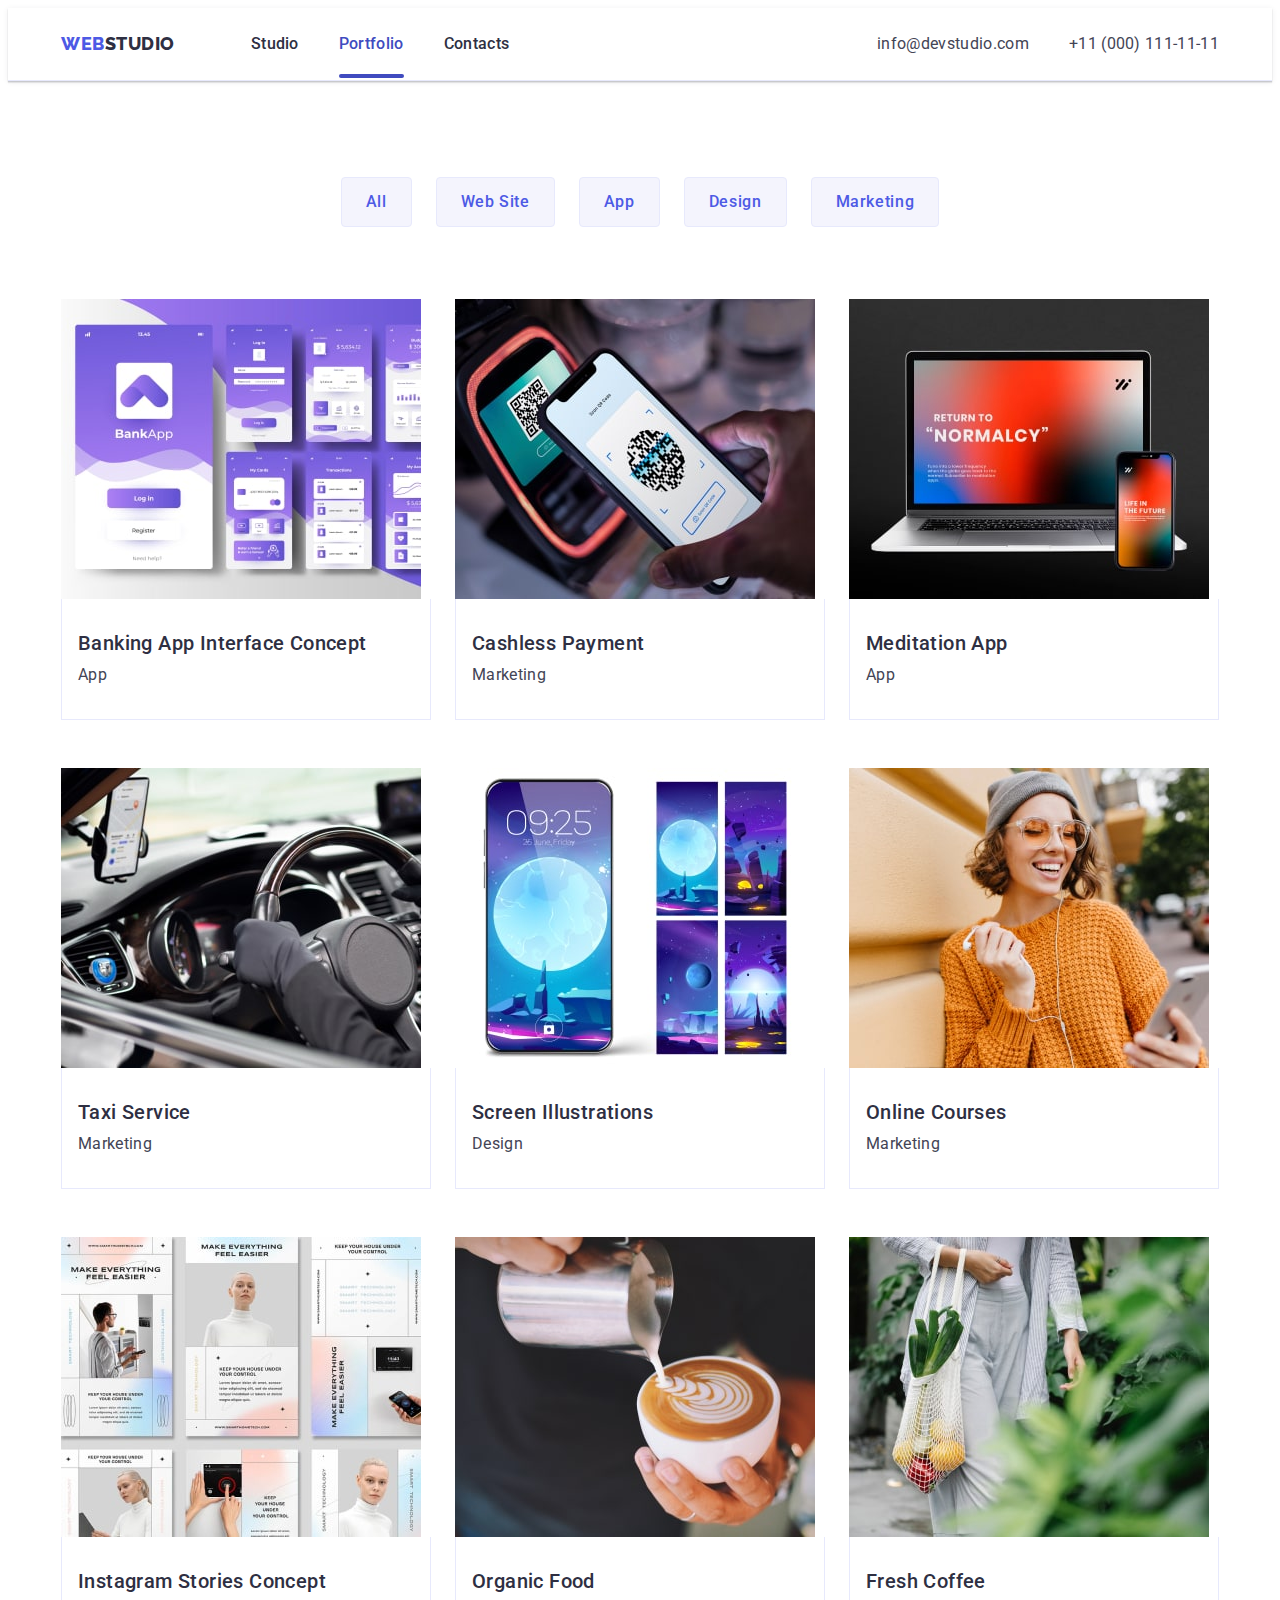
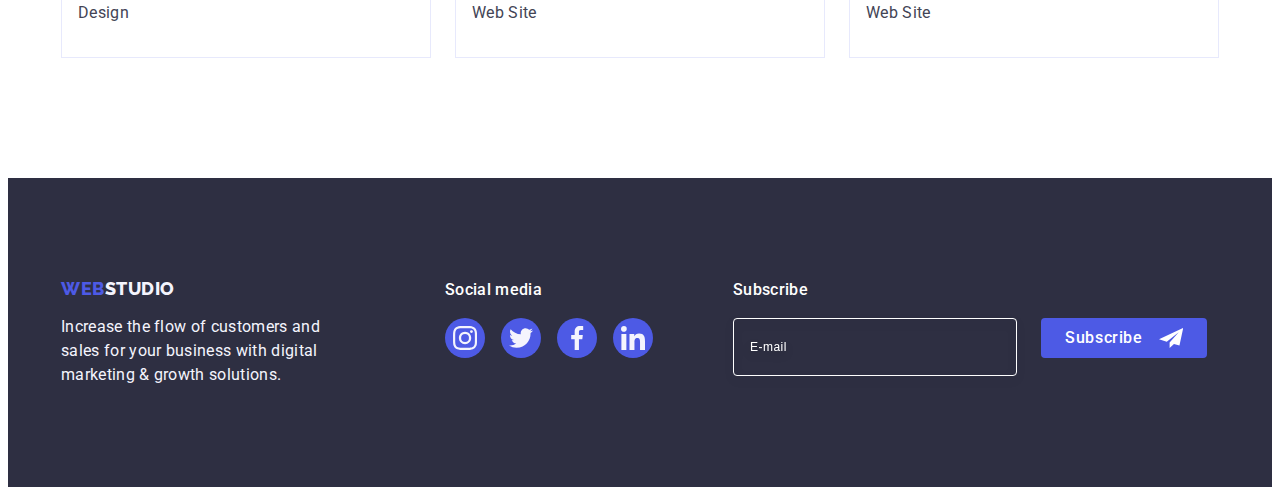
==== portfolio.html @ 9f9f853e "Initial commit" ====
<!DOCTYPE html>
<html lang="en">
  <head>
    <meta charset="UTF-8">
    <meta name="viewport" content="width=device-width, initial-scale=1.0" >
    <link
      rel="stylesheet"
      href="https://cdnjs.cloudflare.com/ajax/libs/modern-normalize/2.0.0/modern-normalize.min.css"
      integrity="sha512-4xo8blKMVCiXpTaLzQSLSw3KFOVPWhm/TRtuPVc4WG6kUgjH6J03IBuG7JZPkcWMxJ5huwaBpOpnwYElP/m6wg=="
      crossorigin="anonymous"
      referrerpolicy="no-referrer"
    >
    <link rel="stylesheet" href="./css/styles.css">
    <link rel="preconnect" href="https://fonts.googleapis.com" >
    <link rel="preconnect" href="https://fonts.gstatic.com" crossorigin >
    <link
      href="https://fonts.googleapis.com/css2?family=Raleway:wght@800&family=Roboto:wght@400;500;700;900&display=swap"
      rel="stylesheet"
    >
    <title>Portfolio</title>
  </head>
  <body>
    <header class="header">
      <div class="container header-container">
        <nav class="header-navigation">
          <a class="header-logo link" href="./index.html"
            >Web<span class="span">Studio</span></a
          >
          <ul class="header-menu list">
            <li class="header-menu-item">
              <a class="header-menu-link link" href="./index.html">Studio</a>
            </li>
            <li class="header-menu-item">
              <a class="header-menu-link link current" href="./portfolio.html"
                >Portfolio</a
              >
            </li>
            <li class="header-menu-item">
              <a class="header-menu-link link" href="">Contacts</a>
            </li>
          </ul>
        </nav>
        <address class="header-address">
          <ul class="header-address-list list">
            <li class="header-address-item">
              <a
                class="header-address-link link"
                href="mailto:info@devstudio.com"
                >info@devstudio.com</a
              >
            </li>
            <li class="header-address-item">
              <a class="header-address-link link" href="tel:+110001111111"
                >+11 (000) 111-11-11</a
              >
            </li>
          </ul>
        </address>
      </div>
    </header>

    <main>
      <section class="filter-section">
        <div class="container">
          <h1 class="filter visually-hidden">filter</h1>
          <ul class="filter-list list">
            <li class="filter-item">
              <button class="filter-btn" type="button">All</button>
            </li>
            <li class="filter-item">
              <button class="filter-btn" type="button">Web Site</button>
            </li>
            <li class="filter-item">
              <button class="filter-btn" type="button">App</button>
            </li>
            <li class="filter-item">
              <button class="filter-btn" type="button">Design</button>
            </li>
            <li class="filter-item">
              <button class="filter-btn" type="button">Marketing</button>
            </li>
          </ul>
          <ul class="project-list list">
            <li class="project-item">
              <a class="project-link link" href="">
                <div class="project-cover-box">
                  <img
                    src="./images/img4.jpg"
                    alt="banking"
                    width="360"
                    height="300"
                  >
                  <p class="project-covertext">
                    14 Stylish and User-Friendly App Design Concepts · Task
                    Manager App · Calorie Tracker App · Exotic Fruit Ecommerce
                    App · Cloud Storage App
                  </p>
                </div>
                <div class="project-item-down">
                  <h2 class="project-subtitle">
                    Banking App Interface Concept
                  </h2>
                  <p class="project-item-text">App</p>
                </div>
              </a>
            </li>
            <li class="project-item">
              <a class="project-link link" href="">
                <div class="project-cover-box">
                  <img
                    src="./images/img5.jpg"
                    alt="payment"
                    width="360"
                    height="300"
                  >
                  <p class="project-covertext">
                    14 Stylish and User-Friendly App Design Concepts · Task
                    Manager App · Calorie Tracker App · Exotic Fruit Ecommerce
                    App · Cloud Storage App
                  </p>
                </div>
                <div class="project-item-down">
                  <h2 class="project-subtitle">Cashless Payment</h2>
                  <p class="project-item-text">Marketing</p>
                </div>
              </a>
            </li>
            <li class="project-item">
              <a class="project-link link" href="">
                <div class="project-cover-box">
                  <img
                    src="./images/img6.jpg"
                    alt="meditation"
                    width="360"
                    height="300"
                  >
                  <p class="project-covertext">
                    14 Stylish and User-Friendly App Design Concepts · Task
                    Manager App · Calorie Tracker App · Exotic Fruit Ecommerce
                    App · Cloud Storage App
                  </p>
                </div>
                <div class="project-item-down">
                  <h2 class="project-subtitle">Meditation App</h2>
                  <p class="project-item-text">App</p>
                </div>
              </a>
            </li>
            <li class="project-item">
              <a class="project-link link" href="">
                <div class="project-cover-box">
                  <img
                    src="./images/img7.jpg"
                    alt="taxi"
                    width="360"
                    height="300"
                  >
                  <p class="project-covertext">
                    14 Stylish and User-Friendly App Design Concepts · Task
                    Manager App · Calorie Tracker App · Exotic Fruit Ecommerce
                    App · Cloud Storage App
                  </p>
                </div>
                <div class="project-item-down">
                  <h2 class="project-subtitle">Taxi Service</h2>
                  <p class="project-item-text">Marketing</p>
                </div>
              </a>
            </li>
            <li class="project-item">
              <a class="project-link link" href="">
                <div class="project-cover-box">
                  <img
                    src="./images/img8.jpg"
                    alt="screen"
                    width="360"
                    height="300"
                  >
                  <p class="project-covertext">
                    14 Stylish and User-Friendly App Design Concepts · Task
                    Manager App · Calorie Tracker App · Exotic Fruit Ecommerce
                    App · Cloud Storage App
                  </p>
                </div>
                <div class="project-item-down">
                  <h2 class="project-subtitle">Screen Illustrations</h2>
                  <p class="project-item-text">Design</p>
                </div>
              </a>
            </li>
            <li class="project-item">
              <a class="project-link link" href="">
                <div class="project-cover-box">
                  <img
                    src="./images/img9.jpg"
                    alt="courses"
                    width="360"
                    height="300"
                  >
                  <p class="project-covertext">
                    14 Stylish and User-Friendly App Design Concepts · Task
                    Manager App · Calorie Tracker App · Exotic Fruit Ecommerce
                    App · Cloud Storage App
                  </p>
                </div>
                <div class="project-item-down">
                  <h2 class="project-subtitle">Online Courses</h2>
                  <p class="project-item-text">Marketing</p>
                </div>
              </a>
            </li>
            <li class="project-item">
              <a class="project-link link" href="">
                <div class="project-cover-box">
                  <img
                    src="./images/img10.jpg"
                    alt="stories"
                    width="360"
                    height="300"
                  >
                  <p class="project-covertext">
                    14 Stylish and User-Friendly App Design Concepts · Task
                    Manager App · Calorie Tracker App · Exotic Fruit Ecommerce
                    App · Cloud Storage App
                  </p>
                </div>
                <div class="project-item-down">
                  <h2 class="project-subtitle">Instagram Stories Concept</h2>
                  <p class="project-item-text">Design</p>
                </div>
              </a>
            </li>
            <li class="project-item">
              <a class="project-link link" href="">
                <div class="project-cover-box">
                  <img
                    src="./images/img11.jpg"
                    alt="food"
                    width="360"
                    height="300"
                  >
                  <p class="project-covertext">
                    14 Stylish and User-Friendly App Design Concepts · Task
                    Manager App · Calorie Tracker App · Exotic Fruit Ecommerce
                    App · Cloud Storage App
                  </p>
                </div>
                <div class="project-item-down">
                  <h2 class="project-subtitle">Organic Food</h2>
                  <p class="project-item-text">Web Site</p>
                </div>
              </a>
            </li>
            <li class="project-item">
              <a class="project-link link" href="">
                <div class="project-cover-box">
                  <img
                    src="./images/img12.jpg"
                    alt="coffee"
                    width="360"
                    height="300"
                  >
                  <p class="project-covertext">
                    14 Stylish and User-Friendly App Design Concepts · Task
                    Manager App · Calorie Tracker App · Exotic Fruit Ecommerce
                    App · Cloud Storage App
                  </p>
                </div>
                <div class="project-item-down">
                  <h2 class="project-subtitle">Fresh Coffee</h2>
                  <p class="project-item-text">Web Site</p>
                </div>
              </a>
            </li>
          </ul>
        </div>
      </section>
    </main>

    <footer class="footer">
      <div class="footer-cotainer container">
        <div class="footer-left">
          <a class="footer-logo link" href="./index.html"
            >Web<span class="span">Studio</span></a
          >
          <p class="footer-text">
            Increase the flow of customers and sales for your business with
            digital marketing & growth solutions.
          </p>
        </div>
        <div class="footer-socials">
          <p class="socials-text">Social media</p>
          <ul class="list-socials list">
            <li class="socials-item">
              <a
                class="socials-link link"
                href=""
                aria-label="instagram"
                target="_blank"
              >
                <svg class="socials-icon" width="24" height="24">
                  <use href="./images/icons.svg#icon-instagram"></use>
                </svg>
              </a>
            </li>
            <li class="socials-item">
              <a
                class="socials-link link"
                href=""
                aria-label="twitter"
                target="_blank"
              >
                <svg class="socials-icon" width="24" height="24">
                  <use href="./images/icons.svg#icon-twitter"></use>
                </svg>
              </a>
            </li>
            <li class="socials-item">
              <a
                class="socials-link link"
                href=""
                aria-label="facebook"
                target="_blank"
              >
                <svg class="socials-icon" width="24" height="24">
                  <use href="./images/icons.svg#icon-facebook"></use>
                </svg>
              </a>
            </li>
            <li class="socials-item">
              <a
                class="socials-link link"
                href=""
                aria-label="linkedin"
                target="_blank"
              >
                <svg class="socials-icon" width="24" height="24">
                  <use href="./images/icons.svg#icon-linkedin"></use>
                </svg>
              </a>
            </li>
          </ul>
        </div>
        <div class="footer-form-container">
          <p class="footer-label-text">Subscribe</p>
          <form class="footer-form">
            <label class="footer-form-label" for="email">
              <input
                id="email"
                type="email"
                class="footer-form-input"
                name="email"
                placeholder="E-mail"
              >
            </label>
            <button type="submit" class="footer-btn">
              Subscribe
              <svg class="footer-btn-icon" width="24" height="24">
                <use href="./images/icons.svg#icon-send"></use>
              </svg>
            </button>
          </form>
        </div>
      </div>
    </footer>
  </body>
</html>
---- css/styles.css ----
:root {
  --primary-font: "Roboto", sans-serif;
  --secodary-font: "Raleway", sans-serif;
  --main-text-color: #434455;
  --basic-white-color: #ffffff;
  --secondary-white-color: #f4f4fd;
  --logo-color: #4d5ae5;
  --hover-color: #404bbf;
  --primary-black-color: #2e2f42;
  --border-color: #e7e9fc;
  --customers-color: #8e8f99;
  --hover-footer-color: #31d0aa;
  --modal-color: #fcfcfc;
}

p,
h1,
h2,
h3,
h4,
h5,
h6 {
  margin-top: 0;
  margin-bottom: 0;
}

ul,
ol {
  margin-top: 0;
  margin-bottom: 0;
  padding-left: 0;
}

img {
  display: block;
}

body {
  font-family: var(--primary-font);
  color: var(--main-text-color);
  background-color: var(--basic-white-color);
}

.container {
  width: 1158px;
  padding: 0 15px;
  margin: 0 auto;
}

.link {
  text-decoration: none;
}

.list {
  list-style-type: none;
}

.visually-hidden {
  position: absolute;
  width: 1px;
  height: 1px;
  margin: -1px;
  border: 0;
  padding: 0;
  white-space: nowrap;
  clip-path: inset(100%);
  clip: rect(0 0 0 0);
  overflow: hidden;
}

/**------------ HEADER-------------- */

.header {
  padding: 24px 0;
  border-bottom: 1px solid var(--border-color);
  box-shadow: 0px 1px 6px 0px rgba(46, 47, 66, 0.08), 0px 1px 1px 0px rgba(46, 47, 66, 0.16), 0px 2px 1px 0px rgba(46, 47, 66, 0.08);
}
.header-navigation {
  display: flex;
  align-items: center;
}

.header-container {
  display: flex;
}

.header-logo {
  color: var(--logo-color);
  font-size: 18px;
  font-family: var(--secodary-font);
  font-weight: 800;
  line-height: 1.17;
  letter-spacing: 0.03em;
  text-transform: uppercase;
  margin-right: 76px;
}

.header-logo span {
  color: var(--primary-black-color);
}

.header-menu {
  display: flex;
  gap: 40px;
}

.header-menu-link {
  color: var(--primary-black-color);
  font-size: 16px;
  font-weight: 500;
  line-height: 1.5;
  letter-spacing: 0.02em;
  padding: 24px 0;
  transition-property: color;
  transition-duration: 250ms;
  transition-timing-function: cubic-bezier(0.4, 0, 0.2, 1);
}

.header-menu-link:hover,
.header-menu-link:focus {
  color: var(--hover-color);
  padding: 24px 0;
}

.current {
  color: var(--hover-color);
  position: relative;
}
.current::after {
  content: "";
  position: absolute;
  left: 0;
  bottom: 0px;
  width: 100%;
  height: 4px;
  background-color: var(--hover-color);
  border-radius: 2px;
  bottom: -1px;
}

.header-address {
  font-style: normal;
  margin-left: auto;
}

.header-address-link {
  color: var(--main-text-color);
  font-size: 16px;
  line-height: 1.5;
  letter-spacing: 0.02em;
  transition-property: color;
  transition-duration: 250ms;
  transition-timing-function: cubic-bezier(0.4, 0, 0.2, 1);
}

.header-address-link:hover,
.header-address-link:focus {
  color: var(--hover-color);
}

.header-address-list {
  display: flex;
  gap: 40px;
}
/**------------ HERO-------------- */

.hero {
  background-color: var(--primary-black-color);
  height: 600px;
  padding: 188px 0;
  background-image: linear-gradient(
      rgba(46, 47, 66, 0.7),
      rgba(46, 47, 66, 0.7)
    ),
    url(../images/hero_bckr.jpg);
  max-width: 1440px;
  margin: 0 auto;
  background-repeat: no-repeat;
  background-size: cover;
  background-position: center;
}

.hero-title {
  color: var(--basic-white-color);
  text-align: center;
  max-width: 496px;
  font-size: 56px;
  font-weight: 700;
  line-height: 1.07;
  letter-spacing: 0.02em;
  padding-bottom: 48px;
  display: flex;
  margin: 0 auto;
}

.hero-btn {
  color: var(--basic-white-color);
  font-size: 16px;
  text-align: center;
  font-family: var(--primary-font);
  font-weight: 500;
  line-height: 1.5;
  letter-spacing: 0.04em;
  background-color: var(--logo-color);
  cursor: pointer;
  min-width: 169px;
  border-radius: 4px;
  border: none;
  margin: 0 auto;
  display: block;
  padding: 16px 32px;
  transition-property: background-color;
  transition-duration: 250ms;
  transition-timing-function: cubic-bezier(0.4, 0, 0.2, 1);
}

.hero-btn:hover,
.hero-btn:focus {
  background-color: var(--hover-color);
}

/**------------ FEATURE-------------- */
.feature-section {
  padding: 120px 0;
}
.feature-list {
  display: flex;
  gap: 24px;
}

.feature-block {
  width: 264px;
  height: 112px;
  border-radius: 4px;
  background-color: var(--secondary-white-color);
  display: flex;
  align-items: center;
  justify-content: center;
  margin-bottom: 8px;
}
.feature-subtitle {
  color: var(--primary-black-color);
  font-size: 20px;
  font-weight: 500;
  line-height: 1.2;
  letter-spacing: 0.02em;
  margin-bottom: 8px;
}

.feature-item {
  width: calc((100% - 3 * 24px) / 4);
}

.feature-item-text {
  color: var(--main-text-color);
  font-size: 16px;
  line-height: 1.5;
  letter-spacing: 0.02em;
}

/**------------ PRODUCT-------------- */
.product-section {
  padding-bottom: 120px;
}

.product-title {
  color: var(--primary-black-color);
  text-align: center;
  font-size: 36px;
  font-weight: 700;
  line-height: 1.11;
  letter-spacing: 0.02em;
  text-transform: capitalize;
  margin-bottom: 72px;
}

.product-list {
  display: flex;
  gap: 24px;
}

.product-item {
  width: calc((100% - 2 * 24px) / 3);
}
/**------------ TEAM-------------- */

.team-section {
  background-color: var(--secondary-white-color);
  padding-top: 120px;
  padding-bottom: 120px;
}

.team-title {
  color: var(--primary-black-color);
  text-align: center;
  font-size: 36px;
  font-weight: 700;
  line-height: 1.11;
  letter-spacing: 0.02em;
  text-transform: capitalize;
  margin-bottom: 72px;
}

.team-list {
  display: flex;
  gap: 24px;
}

.team-item {
  background-color: var(--basic-white-color);
  width: calc((100% - 3 * 24px) / 4);
  border-radius: 0px 0px 4px 4px;
  box-shadow: 0px 2px 1px 0px rgba(46, 47, 66, 0.08),
      0px 1px 1px 0px rgba(46, 47, 66, 0.16),
      0px 1px 6px 0px rgba(46, 47, 66, 0.08);

}

.team-item-card {
  padding: 32px 0px;
}

.team-subtitle {
  color: var(--primary-black-color);
  text-align: center;
  font-size: 20px;
  font-weight: 500;
  line-height: 1.2;
  letter-spacing: 0.02em;
  margin-bottom: 8px;
}

.team-item-text {
  color: var(--main-text-color);
  text-align: center;
  font-size: 16px;
  line-height: 1.5;
  letter-spacing: 0.02em;
  margin-bottom: 8px;
}

.team-list-socials {
  display: flex;
  justify-content: center;
  gap: 24px;
}

.team-socials-item {
  width: 40px;
  height: 40px;
}

.team-socials-link {
  width: 100%;
  height: 100%;
  background-color: var(--logo-color);
  display: flex;
  align-items: center;
  justify-content: center;
  border-radius: 50%;
  color: var(--secondary-white-color);
  transition-property: background-color;
  transition-duration: 250ms;
  transition-timing-function: cubic-bezier(0.4, 0, 0.2, 1);
}

.team-socials-icon {
  fill: currentColor;
}

.team-socials-link:is(:hover, :focus) {
  background-color: var(--hover-color);
}

/**------------ CUSTOMERS-------------- */
.customers {
  padding-top: 120px;
  padding-bottom: 120px;
}

.customers-title {
  color: var(--primary-black-color);
  text-align: center;
  font-size: 36px;
  font-weight: 700;
  line-height: 1.11;
  letter-spacing: 0.02em;
  text-transform: capitalize;
  margin-bottom: 72px;
}

.customers-list {
  display: flex;
  gap: 24px;
}
.customers-item {
  width: 168px;
  height: 88px;
}

.customers-link {
  width: 100%;
  height: 100%;
  display: flex;
  align-items: center;
  justify-content: center;
  border-radius: 4px;
  border: 1px solid var(--customers-color);
  color: var(--customers-color);
  transition-property: border-color, color;
  transition-duration: 250ms;
  transition-timing-function: cubic-bezier(0.4, 0, 0.2, 1);
}

.customers-icon {
  fill: currentColor;
}

.customers-link:is(:hover, :focus) {
  border-color: var(--hover-color);
  color: var(--hover-color);
}

/**------------ FOOTER-------------- */

.footer {
  background-color: var(--primary-black-color);
  padding-top: 100px;
  padding-bottom: 100px;
}

.footer-cotainer {
  display: flex;
  align-items: baseline
}

.footer-left {
  margin-right: 120px;
}

.footer-logo {
  color: var(--logo-color);
  font-size: 18px;
  font-family: var(--secodary-font);
  font-weight: 800;
  line-height: 1.17;
  letter-spacing: 0.03em;
  text-transform: uppercase;
  display: inline-block;
  margin-bottom: 16px;
}

.footer-logo span {
  color: var(--secondary-white-color);
}

.footer-text {
  color: var(--secondary-white-color);
  font-size: 16px;
  line-height: 1.5;
  letter-spacing: 0.02em;
  max-width: 264px;
}

.footer-socials {
  margin-right: 80px;
}
.socials-text {
  color: var(--basic-white-color);
  font-size: 16px;
  font-weight: 500;
  line-height: 1.5;
  letter-spacing: 0.02em;
  margin-bottom: 16px;
}

.list-socials {
  display: flex;
  gap: 16px;
}

.socials-item {
  width: 40px;
  height: 40px;
}

.socials-link {
  width: 100%;
  height: 100%;
  background-color: var(--logo-color);
  display: flex;
  align-items: center;
  justify-content: center;
  border-radius: 50%;
  color: var(--secondary-white-color);
  transition-property: background-color;
  transition-duration: 250ms;
  transition-timing-function: cubic-bezier(0.4, 0, 0.2, 1);
}

.socials-icon {
  fill: currentColor;
}

.socials-link:is(:hover, :focus) {
  background-color: var(--hover-footer-color);
}

.footer-label-text {
color: var(--basic-white-color);
font-size: 16px;
font-weight: 500;
line-height: 1.5;
letter-spacing: 0.02em;
margin-bottom: 16px;
}

.footer-form {
  display: flex;
  gap: 24px;
}

.footer-form-input {
  border-radius: 4px;
  border: 1px solid var(--basic-white-color);
  filter: drop-shadow(0px 4px 4px rgba(0, 0, 0, 0.15));
  background: transparent;
  width: 264px;
  height: 40px;
  flex-shrink: 0;
  padding-left: 16px;
  padding-top: 8px;
  padding-bottom: 8px;
  font-size: 12px;
  line-height: 1.5;
  letter-spacing: 0.04em;
  color: var(--basic-white-color);
}
.footer-form-input::placeholder {
  color: var(--basic-white-color);
}

.footer-btn {
  display: flex;
  min-width: 165px;
  height: 40px;
  padding: 8px 24px;
  justify-content: center;
  align-items: center;
  font-family: "Roboto", sans-serif;
  font-size: 16px;
  font-weight: 500;
  line-height: 1.5;
  letter-spacing: 0.04em;
  cursor: pointer;
  border-radius: 4px;
  background: var(--logo-color);
  border: none;
  color: var(--basic-white-color);
  transition-property: background-color;
  transition-duration: 250ms;
  transition-timing-function: cubic-bezier(0.4, 0, 0.2, 1);
}

.footer-btn-icon {
  fill: currentColor;
  margin-left: 16px;
}

.footer-btn:hover,
.footer-btn:focus {
  background-color: var(--hover-color);
}

.footer-form-input:hover::placeholder,
.footer-form-input:focus::placeholder {
  color: var(--logo-color);
}
.footer-form-input:hover,
.footer-form-input:focus {
  border-color: var(--logo-color);
}
/**------------ FILTER-------------- */

.filter-section {
  padding-top: 96px;
  padding-bottom: 120px;
}

.filter-list {
  display: flex;
  gap: 24px;
  justify-content: center;
  margin-bottom: 72px;
}

.filter-btn {
  color: var(--logo-color);
  font-size: 16px;
  font-family: var(--primary-font);
  font-weight: 500;
  line-height: 1.5;
  letter-spacing: 0.04em;
  background-color: var(--secondary-white-color);
  cursor: pointer;
  padding: 12px 24px;
  border-radius: 4px;
  border: 1px solid var(--border-color);
  transition-property: color, background-color, border-color, box-shadow;
  transition-duration: 250ms;
  transition-timing-function: cubic-bezier(0.4, 0, 0.2, 1);
}

.filter-btn:hover,
.filter-btn:focus {
  color: var(--basic-white-color);
  background-color: var(--hover-color);
  border: 1px solid transparent;
  box-shadow: 0px 3px 1px rgba(0, 0, 0, 0.1), 0px 2px 1px rgba(0, 0, 0, 0.08), 0px 2px 2px rgba(0, 0, 0, 0.12);
}

/**------------ PROJECT-------------- */

.project-list {
  display: flex;
  flex-wrap: wrap;
  column-gap: 24px;
  row-gap: 48px;
}

.project-item {
  width: calc((100% - 48px) / 3);
}

.project-link {
  display: block;
  transition-property: box-shadow;
  transition-duration: 250ms;
  transition-timing-function: cubic-bezier(0.4, 0, 0.2, 1);
}

.project-cover-box {
  position: relative;
  overflow: hidden;
}
.project-cover-box:hover .project-covertext {
  transform: translateY(0);
}

.project-covertext {
  position: absolute;
  top: 0;
  left: 0;
  height: 100%;
  padding: 40px 32px;
  font-size: 16px;
  line-height: 1.5;
  letter-spacing: 0.02em;
  color: var(--secondary-white-color);
  background-color: var(--logo-color);
  transform: translateY(100%);
  transition: transform 250ms cubic-bezier(0.4, 0, 0.2, 1);
}
.project-item-down {
  padding: 32px 16px;
  border-bottom: 1px solid var(--border-color);
  border-left: 1px solid var(--border-color);
  border-right: 1px solid var(--border-color);
}
.project-subtitle {
  color: var(--primary-black-color);
  font-size: 20px;
  font-weight: 500;
  line-height: 1.2;
  letter-spacing: 0.02em;
  margin-bottom: 8px;
}

.project-item-text {
  color: var(--main-text-color);
  font-size: 16px;
  line-height: 1.5;
  letter-spacing: 0.02em;
  transition-property: box-shadow;
  transition-duration: 250ms;
  transition-timing-function: cubic-bezier(0.4, 0, 0.2, 1);
}

.project-link:hover,
.project-link:focus {
  box-shadow: 0px 2px 1px 0px rgba(46, 47, 66, 0.08),
    0px 1px 1px 0px rgba(46, 47, 66, 0.16),
    0px 1px 6px 0px rgba(46, 47, 66, 0.08);
}

/**------------ MODAL-------------- */
.backdrop {
  width: 100%;
  height: 100%;
  position: fixed;
  top: 0;
  background-color: rgba(46, 47, 66, 0.4);
  transition: opacity 250ms cubic-bezier(0.4, 0, 0.2, 1),
    visibility 250ms cubic-bezier(0.4, 0, 0.2, 1)
}

.modal {
  width: 408px;
  min-height: 584px;
  background-color: var(--modal-color);
  box-shadow: 0px 2px 1px 0px rgba(0, 0, 0, 0.2),
    0px 1px 3px 0px rgba(0, 0, 0, 0.12), 0px 1px 1px 0px rgba(0, 0, 0, 0.14);
  border-radius: 4px;
  position: absolute;
  left: 50%;
  top: 50%;
  transform: translate(-50%, -50%) scaleX(1);
  transition: transform 250ms cubic-bezier(0.4, 0, 0.2, 1);
  padding: 72px 24px 24px;
}

.backdrop.is-hidden .modal {
  transform: translate(-50%, -50%) scaleX(5);
}

.modal-close-btn {
  border: none;
  background: transparent;
  display: flex;
  align-items: center;
  justify-content: center;
  width: 24px;
  height: 24px;
  position: absolute;
  top: 24px;
  right: 24px;
  padding: 0;
  cursor: pointer;
  border-radius: 50%;
  background-color: var(--border-color);
  border: 1px solid rgba(0, 0, 0, 0.1);
  color: var(--primary-black-color);
  transition-property: background-color, border;
  transition-duration: 250ms;
  transition-timing-function: cubic-bezier(0.4, 0, 0.2, 1);
}

.close-modal-icon {
  fill: currentColor;
  transition-property: fill;
  transition-duration: 250ms;
  transition-timing-function: cubic-bezier(0.4, 0, 0.2, 1);
}

.is-hidden {
  opacity: 0;
  visibility: hidden;
  pointer-events: none;
}

.modal-close-btn:is(:hover, :focus) {
  background-color: var(--hover-color);
  color: var(--basic-white-color);
  border: none;
}

.modal-title {
color: var(--primary-black-color);
text-align: center;
font-size: 16px;
font-weight: 500;
line-height: 1.5;
letter-spacing: 0.02em;
max-width: 360px;
margin-bottom: 16px;
}

.input-label-text {
  color: var(--customers-color);
  font-family: Roboto;
  font-size: 12px;
  font-weight: 400;
  line-height: 1.16;
  letter-spacing: 0.04em;
  margin-bottom: 4px;
}

.modal-field {
  position: relative;
  margin-bottom: 8px;
}

.input-wrap {
  position: relative;
}

.modal-input {
  width: 100%;
  height: 40px;
  flex-shrink: 0;
  border-radius: 4px;
  border: 1px solid rgba(46, 47, 66, 0.4);
  padding-left: 38px;
  background-color: transparent;
  outline: transparent;
  transition-property: border-color;
  transition-duration: 250ms;
  transition-timing-function: cubic-bezier(0.4, 0, 0.2, 1);
}

.modal-input-icon {
  position: absolute;
  left: 16px;
  top: 50%;
  transform: translateY(-50%);
  fill: var(--primary-black-color);
  transition-property: fill;
  transition-duration: 250ms;
  transition-timing-function: cubic-bezier(0.4, 0, 0.2, 1);
}
.modal-input:focus {
  border-color:var(--logo-color);
}

.modal-input:focus+.modal-input-icon {
  fill: var(--logo-color);
}

.input-label-text {
  display: block;
  color: var(--customers-color);
  font-size: 12px;
  font-weight: 400;
  letter-spacing: 0.04em;
  line-height: 1.17;
  margin-bottom: 4px;
}

.modal-field-textarea {
  margin-bottom: 16px;
}

.modal-textarea {
  width: 100%;
  height: 120px;
  border-radius: 4px;
  border: 1px solid rgba(46, 47, 66, 0.4);
  padding: 8px 16px;
  background-color: transparent;
  color: rgba(46, 47, 66, 0.4);
  outline: transparent;
  resize: none;
  font-size: 12px;
  font-weight: 400;
  line-height: 1.17;
  letter-spacing: 0.04em;
  transition: border-color 250ms cubic-bezier(0.4, 0, 0.2, 1);
}

.modal-textarea:focus {
border-color: var(--logo-color);
}

.modal-form-btn {
min-width: 169px;
padding: 16px 32px;
gap: 10px;
border-radius: 4px;
background: var(--logo-color);
box-shadow: 0px 4px 4px 0px rgba(0, 0, 0, 0.15);
border: none;
cursor: pointer;
margin: 0 auto;
display: block;
transition-property: background-color;
transition-duration: 250ms;
transition-timing-function: cubic-bezier(0.4, 0, 0.2, 1);
color: var(--white, #FFF);
text-align: center;
font-family: "Roboto", sans-serif;
font-size: 16px;
font-weight: 500;
line-height: 1.5;
letter-spacing: 0.04em;
}

.modal-form-btn:hover,
.modal-form-btn:focus {
  background-color: var(--hover-color);
}

.modal-field-checkbox {
  margin-bottom: 24px;
}

.check-text {
  color: var(--customers-color);
  font-size: 12px;
  line-height: 1.17;
  letter-spacing: 0.04em;
}

.privacy-link {
  color: var(--logo-color);
}
.check-text span {
  display: inline-flex;
  align-items: center;
  justify-content: center;
  width: 16px;
  height: 16px;
  border-radius: 2px;
  border: 1px solid rgba(46, 47, 66, 0.4);
  margin-right: 8px;
  fill: transparent;
  transition: background-color 250ms cubic-bezier(0.4, 0, 0.2, 1), border 250ms cubic-bezier(0.4, 0, 0.2, 1), fill 250ms cubic-bezier(0.4, 0, 0.2, 1);
}

.modal-span {
  display: inline-flex;
}

.modal-check:checked+.check-text span {
  background-color: var(--hover-color);
  border: none;
  fill: var(--secondary-white-color);
  transition-property: background-color;
  transition-duration: 250ms;
  transition-timing-function: cubic-bezier(0.4, 0, 0.2, 1);
}
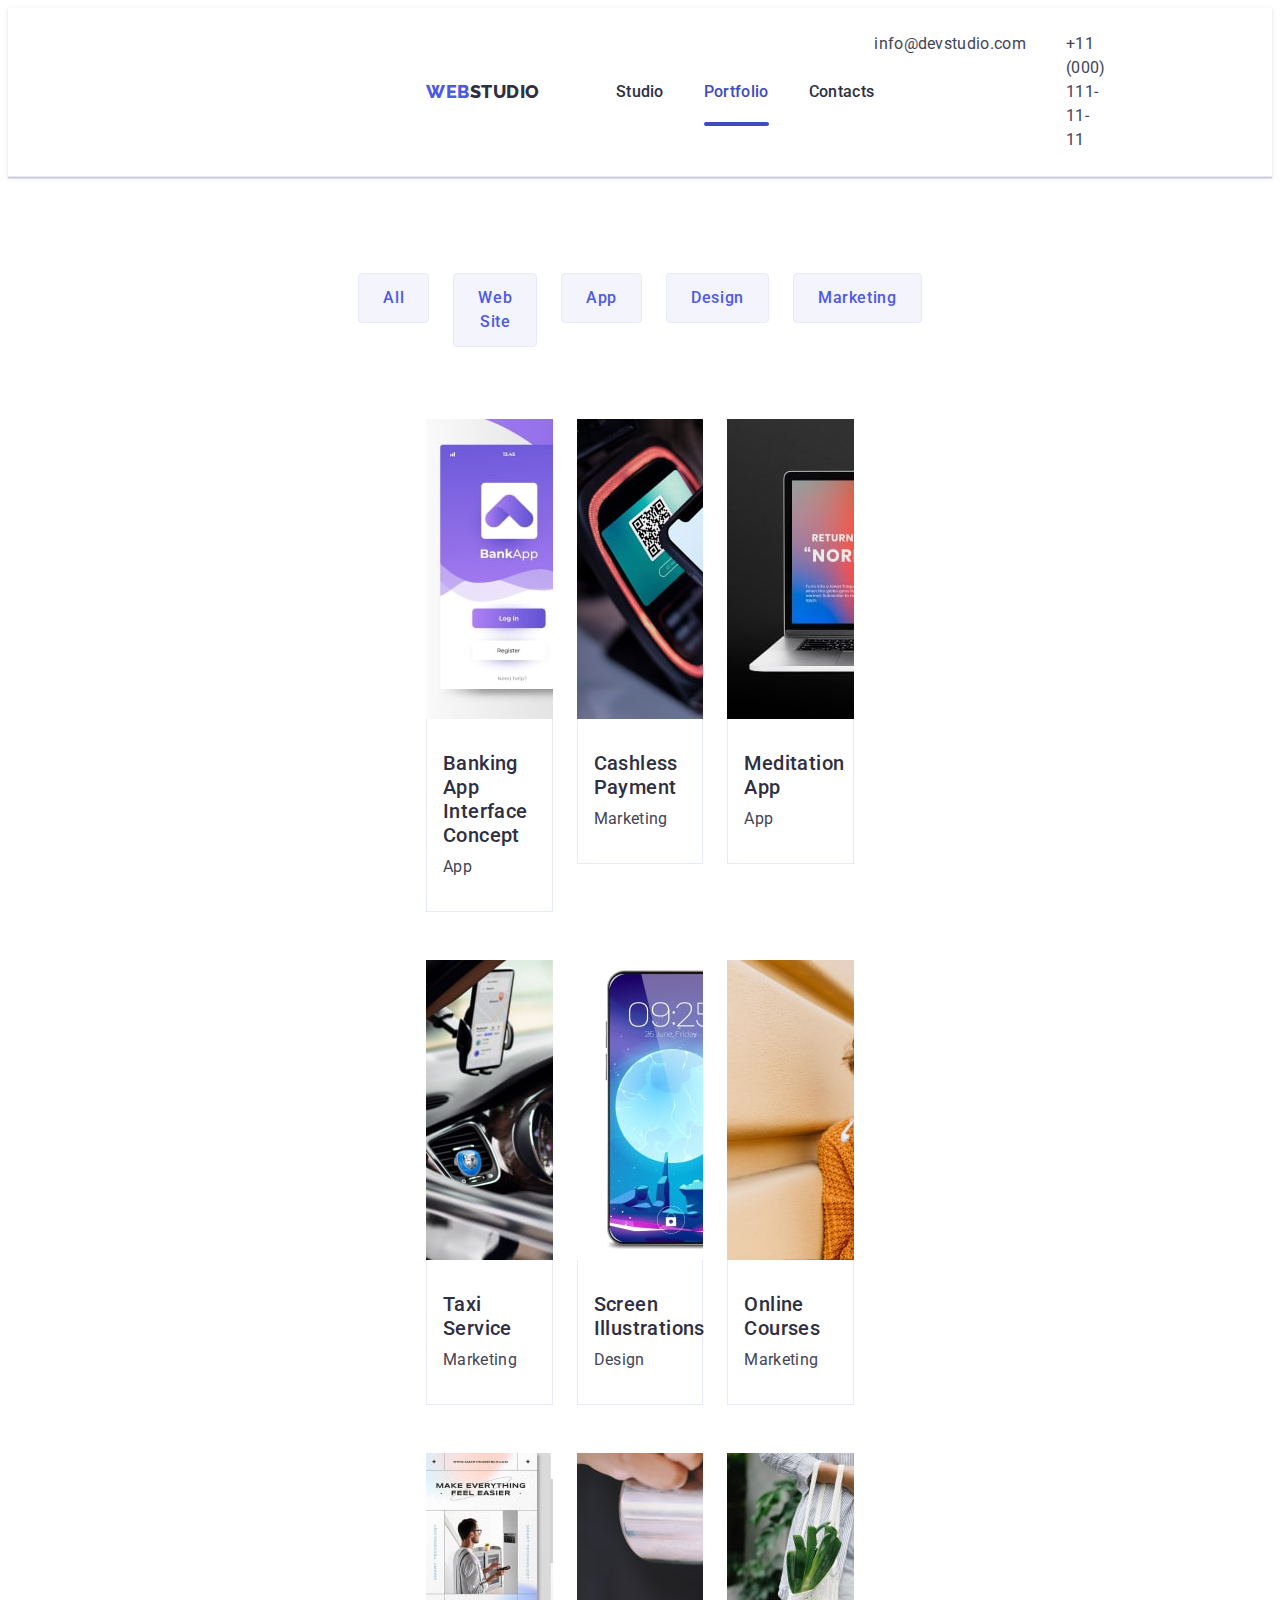
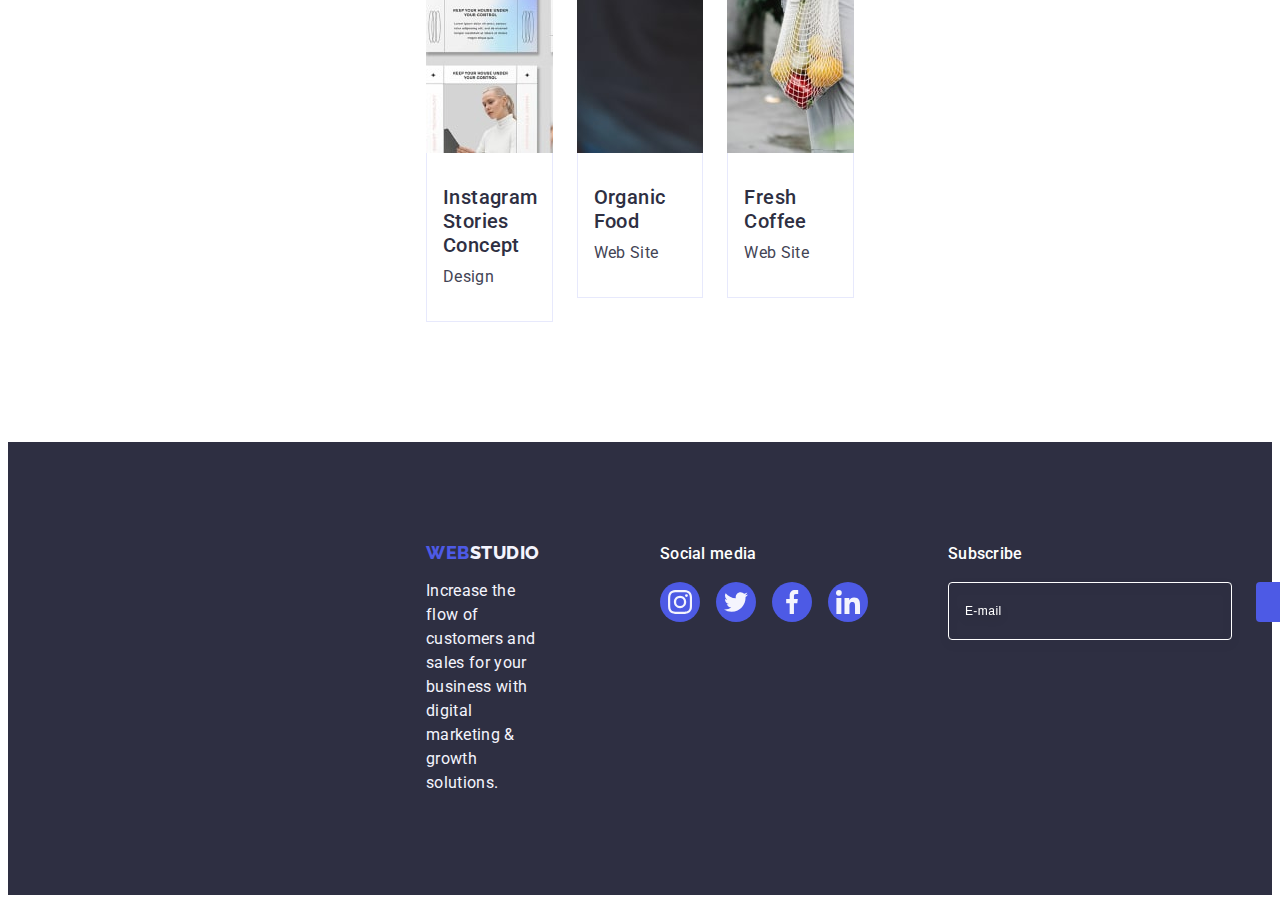
==== commit 434431cc: "update css" ====
--- a/portfolio.html
+++ b/portfolio.html
@@ -2,7 +2,8 @@
 <html lang="en">
   <head>
     <meta charset="UTF-8">
-    <meta name="viewport" content="width=device-width, initial-scale=1.0" >
+    <meta name="viewport" content="width=device-width, initial-scale=1.0">
+    <meta name="viewport" content="width=device-width, initial-scale=1.0">
     <link
       rel="stylesheet"
       href="https://cdnjs.cloudflare.com/ajax/libs/modern-normalize/2.0.0/modern-normalize.min.css"
--- a/css/styles.css
+++ b/css/styles.css
@@ -42,8 +42,8 @@
 }
 
 .container {
-  width: 1158px;
-  padding: 0 15px;
+  max-width: 428px;
+  padding: 0 16px;
   margin: 0 auto;
 }
 
@@ -221,39 +221,34 @@
 
 /**------------ FEATURE-------------- */
 .feature-section {
-  padding: 120px 0;
-}
+  padding: 96px 0;
+}
+
 .feature-list {
   display: flex;
-  gap: 24px;
-}
-
-.feature-block {
-  width: 264px;
-  height: 112px;
-  border-radius: 4px;
-  background-color: var(--secondary-white-color);
-  display: flex;
-  align-items: center;
-  justify-content: center;
-  margin-bottom: 8px;
-}
+  flex-wrap: wrap;
+  gap: 72px;
+}
+
 .feature-subtitle {
   color: var(--primary-black-color);
-  font-size: 20px;
-  font-weight: 500;
-  line-height: 1.2;
-  letter-spacing: 0.02em;
+  font-size: 36px;
+  font-weight: 700;
+  line-height: 1.11;
+  letter-spacing: 0.02em;
+  text-transform: capitalize;
+  text-align: center;
   margin-bottom: 8px;
 }
 
 .feature-item {
-  width: calc((100% - 3 * 24px) / 4);
+  width: 100%;
 }
 
 .feature-item-text {
   color: var(--main-text-color);
   font-size: 16px;
+  font-weight: 500;
   line-height: 1.5;
   letter-spacing: 0.02em;
 }
